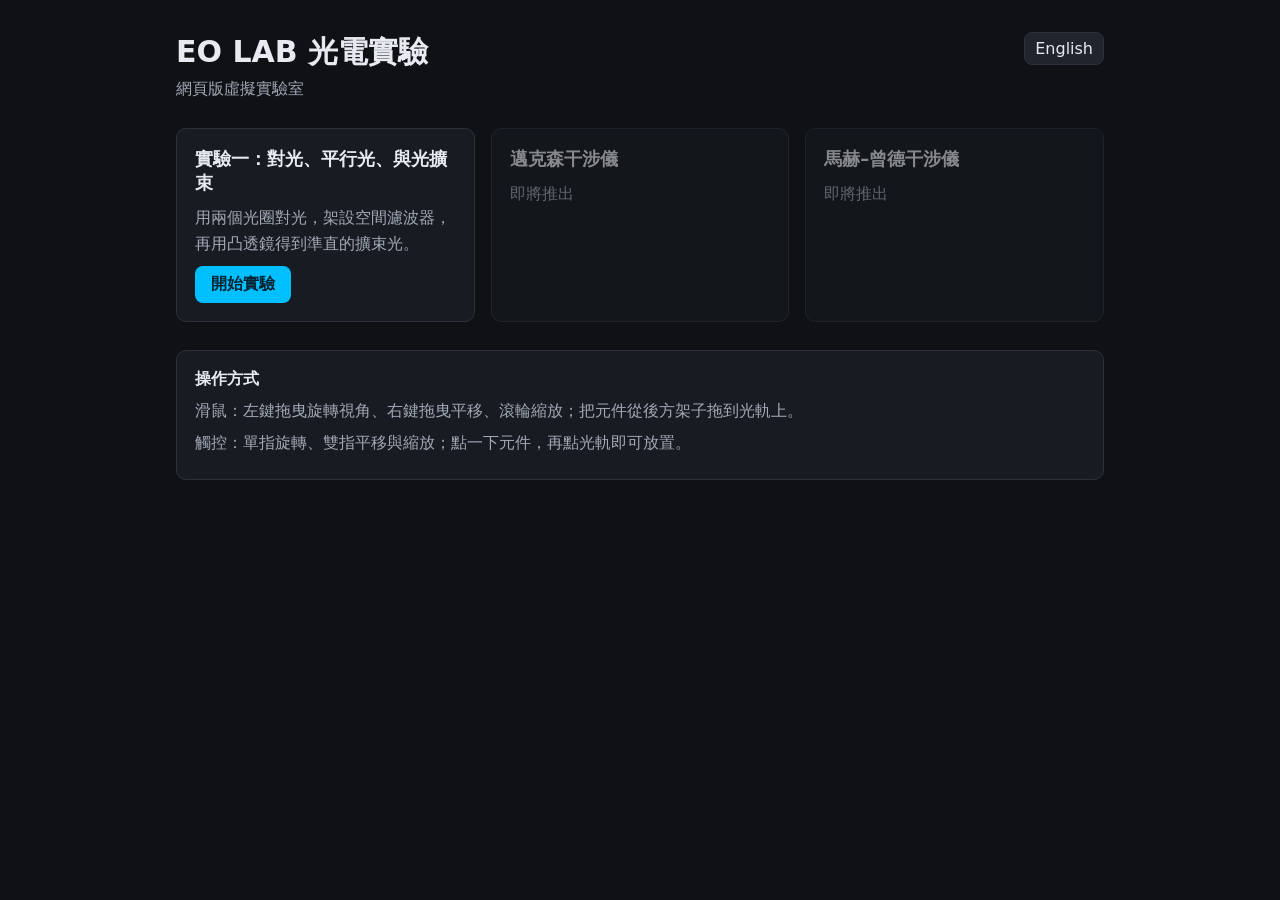
==== index.html @ 705695d3 "feat: add the lobby, README and fixes from the end-to-end check Lobby page with language switch, ful" ====
<!doctype html>
<html lang="zh-Hant-TW">
<head>
  <meta charset="utf-8">
  <meta name="viewport" content="width=device-width, initial-scale=1">
  <title>EO LAB</title>
  <link rel="stylesheet" href="./css/style.css">
</head>
<body class="lobby-page">
  <main class="lobby">
    <header class="lobby-header">
      <div>
        <h1 data-i18n="app.title"></h1>
        <p class="lobby-subtitle" data-i18n="lobby.subtitle"></p>
      </div>
      <button type="button" class="lang-btn"></button>
    </header>
    <section class="cards">
      <article class="card">
        <h2 data-i18n="lobby.exp1.title"></h2>
        <p data-i18n="lobby.exp1.body"></p>
        <a class="card-action" href="./laser.html" data-i18n="lobby.start"></a>
      </article>
      <article class="card disabled" aria-disabled="true">
        <h2 data-i18n="lobby.michelson.title"></h2>
        <p data-i18n="lobby.comingLater"></p>
      </article>
      <article class="card disabled" aria-disabled="true">
        <h2 data-i18n="lobby.mz.title"></h2>
        <p data-i18n="lobby.comingLater"></p>
      </article>
    </section>
    <section class="controls-guide">
      <h2 data-i18n="lobby.controls.title"></h2>
      <p data-i18n="lobby.controls.mouse"></p>
      <p data-i18n="lobby.controls.touch"></p>
    </section>
  </main>
  <script type="module" src="./js/lobby.js"></script>
</body>
</html>
---- css/style.css ----
/* EO LAB Web — shared styles (laser.html and index.html). */
:root {
  --bg: #0f1115;
  --surface: #181b21;
  --surface-2: #20242c;
  --border: #2c313b;
  --text: #e7eaf0;
  --text-dim: #a2a9b6;
  --accent: #00bfff;
  --pass: #3ccf6e;
  --fail: #ff6b6b;
  --warn: #ffb347;
  --radius: 10px;
  --panel-width: 360px;
  --topbar-height: 48px;
  color-scheme: dark;
  font-family: system-ui, -apple-system, "Segoe UI", "PingFang TC", "Microsoft JhengHei", "Noto Sans TC", sans-serif;
}

* { box-sizing: border-box; }
html, body { margin: 0; height: 100%; background: var(--bg); color: var(--text); }
button { font: inherit; color: inherit; background: var(--surface-2); border: 1px solid var(--border); border-radius: 8px; padding: 6px 10px; cursor: pointer; }
button:hover:not(:disabled) { border-color: var(--accent); }
button:disabled { opacity: 0.45; cursor: not-allowed; }
a { color: var(--accent); }
:focus-visible { outline: 2px solid var(--accent); outline-offset: 2px; }
[hidden] { display: none !important; }
.lab-page { overflow: hidden; }

/* top bar */
.topbar { position: fixed; inset: 0 0 auto 0; height: var(--topbar-height); display: flex; align-items: center; gap: 12px; padding: 0 12px; background: var(--surface); border-bottom: 1px solid var(--border); z-index: 20; }
.topbar-back { text-decoration: none; white-space: nowrap; }
.progress { display: flex; gap: 6px; list-style: none; margin: 0 auto; padding: 0; overflow-x: auto; }
.progress li { padding: 2px 10px; border-radius: 999px; border: 1px solid var(--border); color: var(--text-dim); font-size: 13px; white-space: nowrap; }
.progress li.done { color: var(--pass); border-color: var(--pass); }
.progress li.current { color: #002433; background: var(--accent); border-color: var(--accent); font-weight: 700; }
.topbar-actions { display: flex; gap: 8px; }
.topbar-actions button, .lang-btn { white-space: nowrap; }

/* lab layout */
.lab { position: fixed; inset: var(--topbar-height) 0 0 0; }
.viewport { position: absolute; inset: 0 var(--panel-width) 0 0; }
.viewport canvas { display: block; width: 100%; height: 100%; touch-action: none; }
.nowebgl { position: absolute; left: 24px; right: calc(var(--panel-width) + 24px); top: 40%; padding: 16px; background: var(--surface); border: 1px solid var(--border); border-radius: var(--radius); line-height: 1.6; }
.camera-presets { position: absolute; left: 12px; bottom: 12px; display: flex; gap: 6px; flex-wrap: wrap; }
.insets { position: absolute; left: 12px; top: 12px; display: flex; flex-direction: column; gap: 8px; max-height: calc(100% - 70px); overflow-y: auto; }
.inset-toggles { display: flex; gap: 4px; flex-wrap: wrap; max-width: 360px; }
.inset-toggles button { padding: 2px 8px; font-size: 12px; }
.inset-toggles button[aria-pressed="true"] { border-color: var(--accent); color: var(--accent); }
.inset { margin: 0; width: 172px; padding: 6px; background: var(--surface); border: 1px solid var(--border); border-radius: var(--radius); }
.inset figcaption { margin-bottom: 4px; font-size: 12px; color: var(--text-dim); }
.inset canvas { display: block; width: 160px; height: 160px; border-radius: 6px; }

/* panel */
.panel { position: absolute; top: 0; right: 0; bottom: 0; width: var(--panel-width); display: flex; flex-direction: column; gap: 14px; padding: 14px; overflow-y: auto; background: var(--surface); border-left: 1px solid var(--border); }
.sheet-handle { display: none; }
.panel h2 { margin: 0 0 6px; font-size: 18px; }
.panel h3 { margin: 10px 0 6px; font-size: 13px; font-weight: 600; letter-spacing: 0.04em; color: var(--text-dim); }
.step-body { margin: 0; line-height: 1.6; }
.checklist { display: grid; gap: 4px; margin: 0; padding: 0; list-style: none; }
.checklist li { display: flex; align-items: baseline; gap: 8px; }
.checklist .mark { width: 1.2em; text-align: center; font-weight: 700; }
.checklist li.pass .mark { color: var(--pass); }
.checklist li.fail .mark { color: var(--fail); }
.hint-btn { margin-top: 8px; align-self: flex-start; }
.hints { margin: 6px 0 0; padding-left: 20px; line-height: 1.5; color: var(--warn); }
.think details { margin-top: 6px; padding: 6px 10px; background: var(--surface-2); border: 1px solid var(--border); border-radius: 8px; }
.think summary { cursor: pointer; color: var(--accent); }
.think p { margin: 6px 0 0; line-height: 1.5; }
.summary p { margin: 4px 0; }
.summary-restart { margin-top: 6px; }
.next-btn { width: 100%; margin-top: 10px; padding: 10px; font-weight: 700; color: #002433; background: var(--accent); border-color: var(--accent); }
.controls-card, .readouts-card { padding-top: 6px; border-top: 1px solid var(--border); }
.controls-current, .controls-earlier { display: grid; gap: 10px; }
.controls-more summary { margin: 8px 0; cursor: pointer; color: var(--text-dim); }
.readouts { display: grid; grid-template-columns: 1fr auto; gap: 4px 12px; margin: 0; }
.readouts dt { color: var(--text-dim); }
.readouts dd { margin: 0; font-variant-numeric: tabular-nums; }

/* controls */
.control { display: grid; gap: 4px; }
.control-label { font-size: 13px; color: var(--text-dim); }
.control-value { font-variant-numeric: tabular-nums; }
.knob-row, .position-row { display: flex; align-items: center; gap: 6px; }
.dial { width: 40px; height: 40px; border-radius: 50%; cursor: ns-resize; touch-action: none; }
.dial svg { width: 100%; height: 100%; }
.dial circle { fill: var(--surface-2); stroke: var(--accent); stroke-width: 2; }
.dial line { stroke: var(--text); stroke-width: 3; stroke-linecap: round; }
.step { width: 34px; height: 34px; padding: 0; font-size: 18px; }
.mode { padding: 4px 8px; font-size: 12px; }
.slider input[type="range"] { width: 100%; accent-color: var(--accent); }
.position-input { width: 84px; padding: 6px; font: inherit; color: var(--text); background: var(--bg); border: 1px solid var(--border); border-radius: 6px; }
.control.disabled { opacity: 0.5; }
button.control { justify-self: start; }
button.pressed { color: var(--pass); border-color: var(--pass); }

/* toasts */
.toast-host { position: fixed; left: 50%; bottom: 24px; z-index: 50; display: grid; gap: 8px; transform: translateX(-50%); pointer-events: none; }
.toast { max-width: min(90vw, 520px); padding: 10px 14px; color: #ffe2b5; background: #3a2a10; border: 1px solid var(--warn); border-radius: 8px; box-shadow: 0 6px 24px rgba(0, 0, 0, 0.4); transition: opacity 0.4s; }
.toast.leaving { opacity: 0; }

/* narrow screens: the panel becomes a bottom sheet */
@media (max-width: 767px) {
  :root { --panel-width: 0px; --sheet: 45%; }
  .lab:has(.panel.full) { --sheet: calc(100% - 12px); }
  .lab:has(.panel.collapsed) { --sheet: 56px; }
  /* the 3D view ends where the sheet starts, so camera presets frame what is actually visible */
  .viewport { inset: 0 0 var(--sheet) 0; }
  .panel { top: auto; left: 0; right: 0; width: auto; height: var(--sheet); border-left: 0; border-top: 1px solid var(--border); border-radius: 14px 14px 0 0; }
  .panel.collapsed { overflow: hidden; }
  .sheet-handle { display: block; align-self: center; padding: 4px 14px; font-size: 12px; }
  .nowebgl { right: 24px; top: 20%; }
  .insets { flex-direction: row; flex-wrap: wrap; max-width: calc(100% - 24px); max-height: 40%; }
  .inset { width: 112px; }
  .inset canvas { width: 100px; height: 100px; }
  .camera-presets { bottom: calc(var(--sheet) + 12px); }
  .progress li { padding: 2px 6px; }
}
/* lobby */
.lobby-page { overflow-y: auto; }
.lobby { max-width: 960px; margin: 0 auto; padding: 32px 16px 48px; }
.lobby-header { display: flex; align-items: flex-start; justify-content: space-between; gap: 16px; }
.lobby-header h1 { margin: 0; font-size: 30px; }
.lobby-subtitle { margin: 6px 0 0; color: var(--text-dim); }
.cards { display: grid; grid-template-columns: repeat(auto-fit, minmax(240px, 1fr)); gap: 16px; margin: 28px 0; }
.card { display: flex; flex-direction: column; gap: 10px; padding: 18px; background: var(--surface); border: 1px solid var(--border); border-radius: var(--radius); }
.card h2 { margin: 0; font-size: 18px; }
.card p { margin: 0; line-height: 1.6; color: var(--text-dim); }
.card.disabled { opacity: 0.55; }
.card-action { align-self: flex-start; margin-top: auto; padding: 8px 16px; font-weight: 700; color: #002433; text-decoration: none; background: var(--accent); border-radius: 8px; }
.controls-guide { padding: 18px; background: var(--surface); border: 1px solid var(--border); border-radius: var(--radius); }
.controls-guide h2 { margin: 0 0 8px; font-size: 16px; }
.controls-guide p { margin: 6px 0; line-height: 1.6; color: var(--text-dim); }
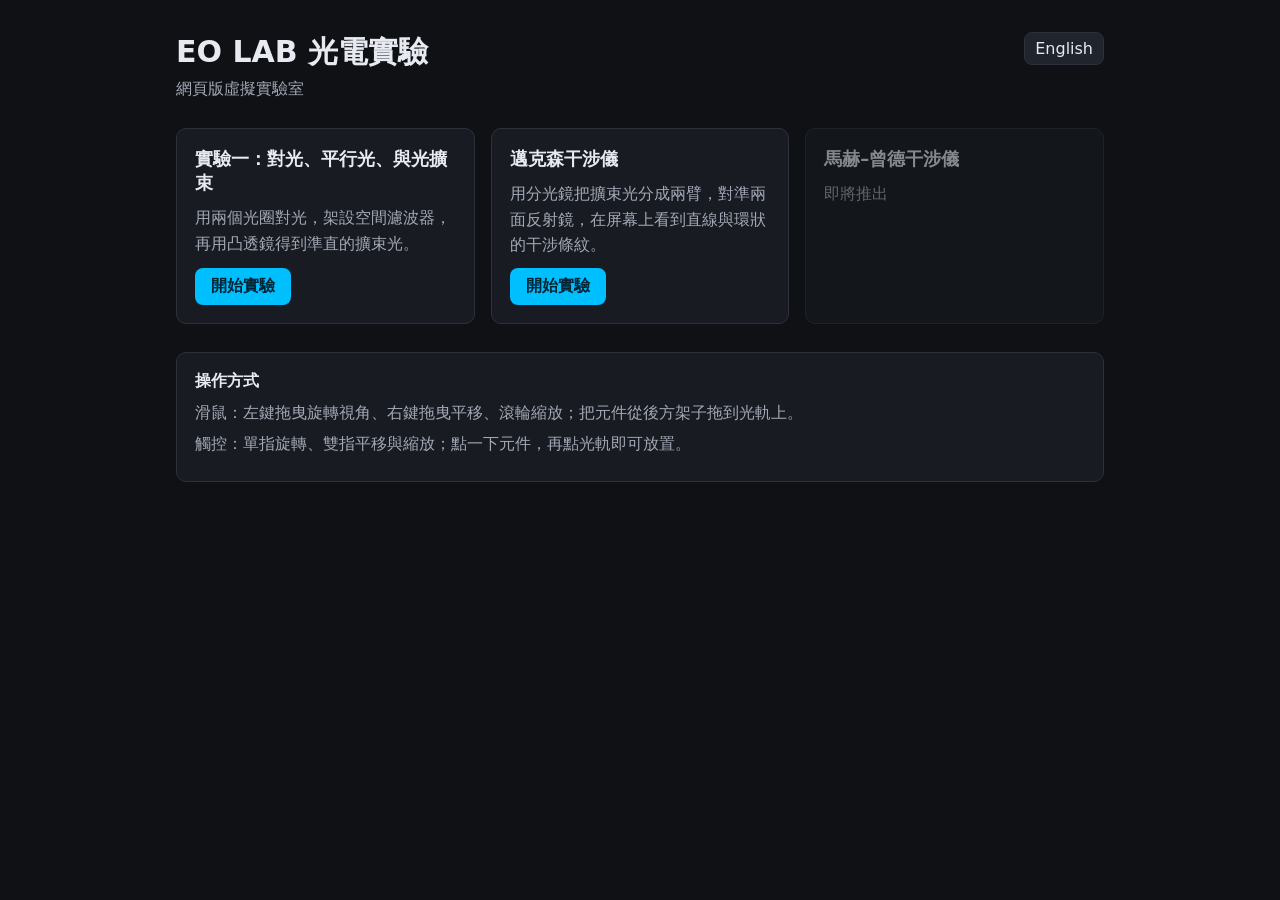
==== commit 607819da: "feat(lobby): open the Michelson experiment from its card Co-Authored-By: Claude Opus 5.5 <noreply@an" ====
--- a/index.html
+++ b/index.html
@@ -21,9 +21,10 @@
         <p data-i18n="lobby.exp1.body"></p>
         <a class="card-action" href="./laser.html" data-i18n="lobby.start"></a>
       </article>
-      <article class="card disabled" aria-disabled="true">
+      <article class="card">
         <h2 data-i18n="lobby.michelson.title"></h2>
-        <p data-i18n="lobby.comingLater"></p>
+        <p data-i18n="lobby.michelson.body"></p>
+        <a class="card-action" href="./michelson.html" data-i18n="lobby.start"></a>
       </article>
       <article class="card disabled" aria-disabled="true">
         <h2 data-i18n="lobby.mz.title"></h2>
--- a/css/style.css
+++ b/css/style.css
@@ -34,7 +34,8 @@
 .progress li { padding: 2px 10px; border-radius: 999px; border: 1px solid var(--border); color: var(--text-dim); font-size: 13px; white-space: nowrap; }
 .progress li.done { color: var(--pass); border-color: var(--pass); }
 .progress li.current { color: #002433; background: var(--accent); border-color: var(--accent); font-weight: 700; }
-.topbar-actions { display: flex; gap: 8px; }
+.topbar-actions { display: flex; align-items: center; gap: 8px; }
+.timer { min-width: 5ch; text-align: center; font-variant-numeric: tabular-nums; color: var(--text-dim); white-space: nowrap; }
 .topbar-actions button, .lang-btn { white-space: nowrap; }
 
 /* lab layout */
@@ -114,7 +115,10 @@
   .inset { width: 112px; }
   .inset canvas { width: 100px; height: 100px; }
   .camera-presets { bottom: calc(var(--sheet) + 12px); }
+  /* room for the timer: only the current step's chip (the panel title names the step too) */
+  .topbar { gap: 8px; padding: 0 8px; }
   .progress li { padding: 2px 6px; }
+  .progress li:not(.current) { display: none; }
 }
 /* lobby */
 .lobby-page { overflow-y: auto; }
@@ -131,3 +135,11 @@
 .controls-guide { padding: 18px; background: var(--surface); border: 1px solid var(--border); border-radius: var(--radius); }
 .controls-guide h2 { margin: 0 0 8px; font-size: 16px; }
 .controls-guide p { margin: 6px 0; line-height: 1.6; color: var(--text-dim); }
+
+/* Michelson: the tip about what is wrong right now, and the placement buttons */
+.tip { margin: 8px 0 0; padding: 8px 10px; border-left: 3px solid var(--warn); border-radius: 6px; background: var(--surface-2); line-height: 1.5; }
+.place-row { display: flex; flex-wrap: wrap; gap: 6px; margin-top: 4px; }
+.place-row .button { padding: 4px 8px; font-size: 13px; }
+@media (max-width: 767px) {
+  .inset-toggles { flex-basis: 100%; }   /* the close-up toggles always get a line of their own */
+}
